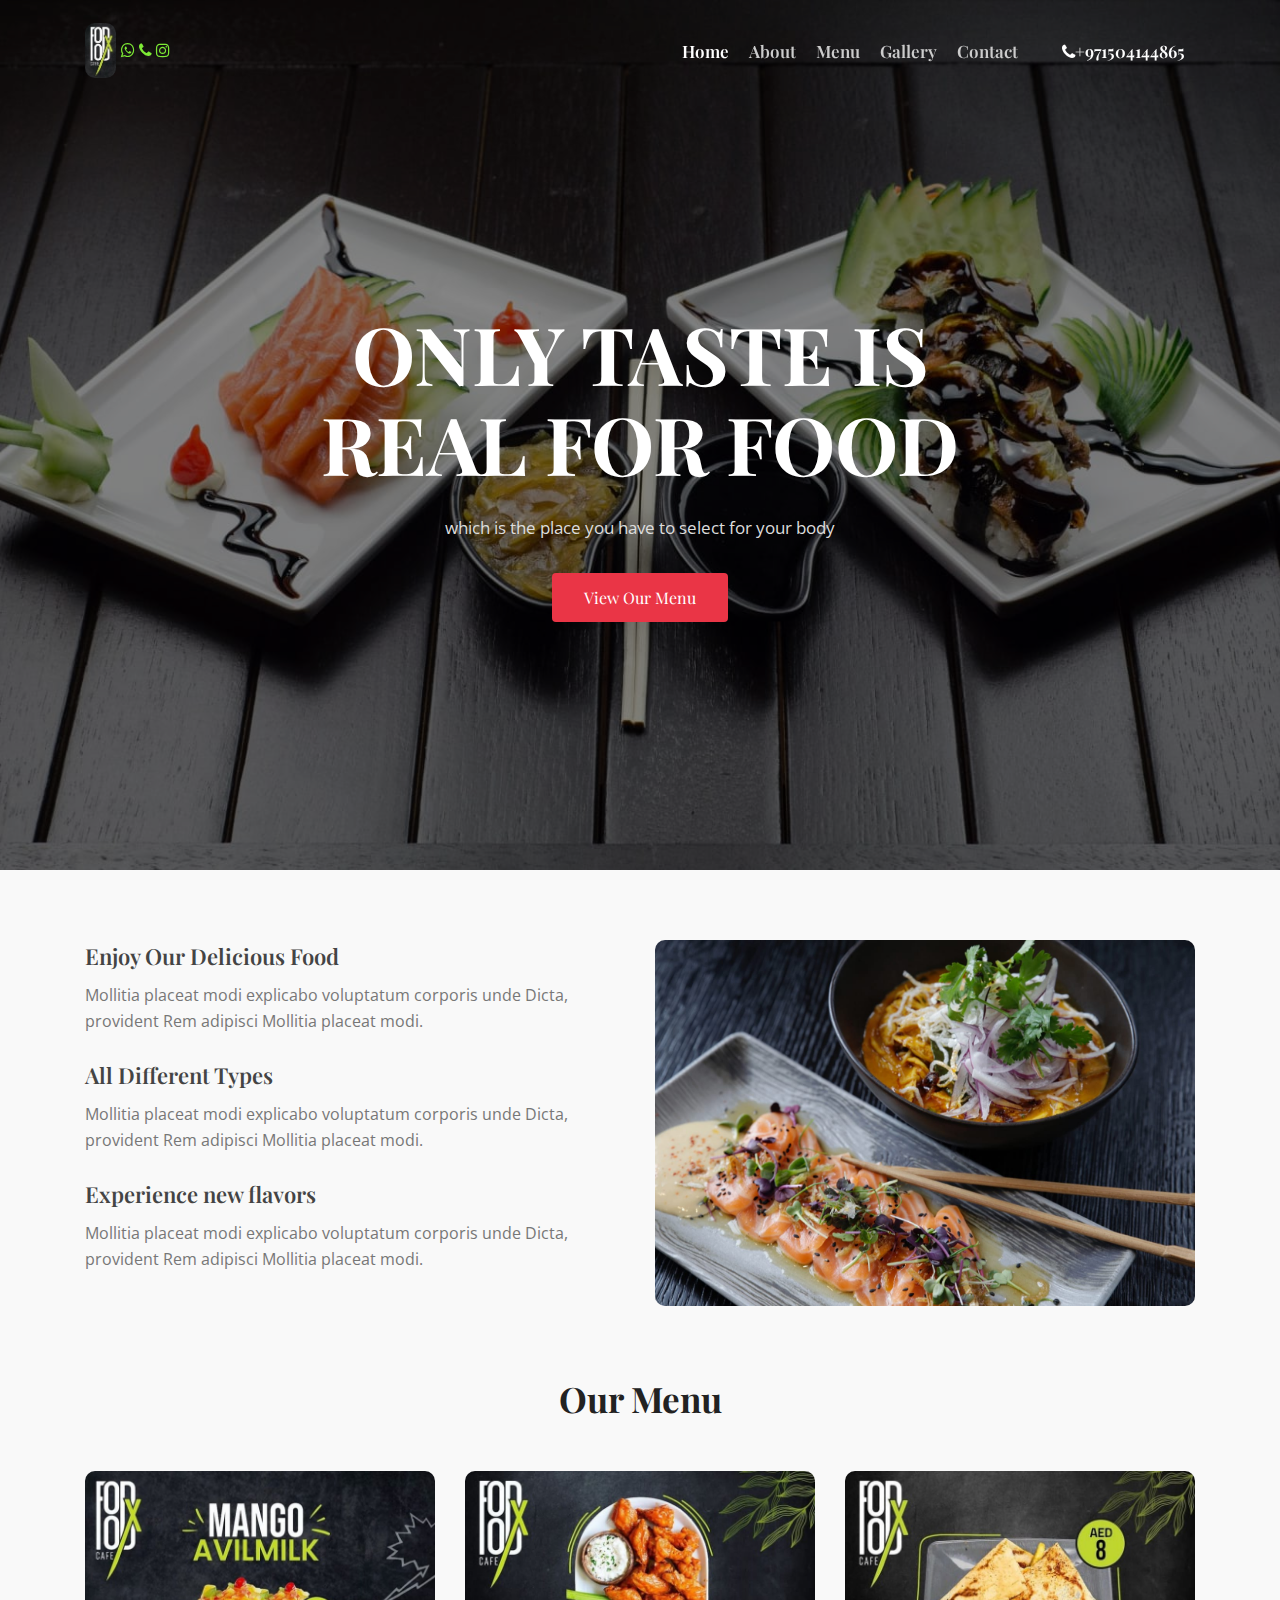
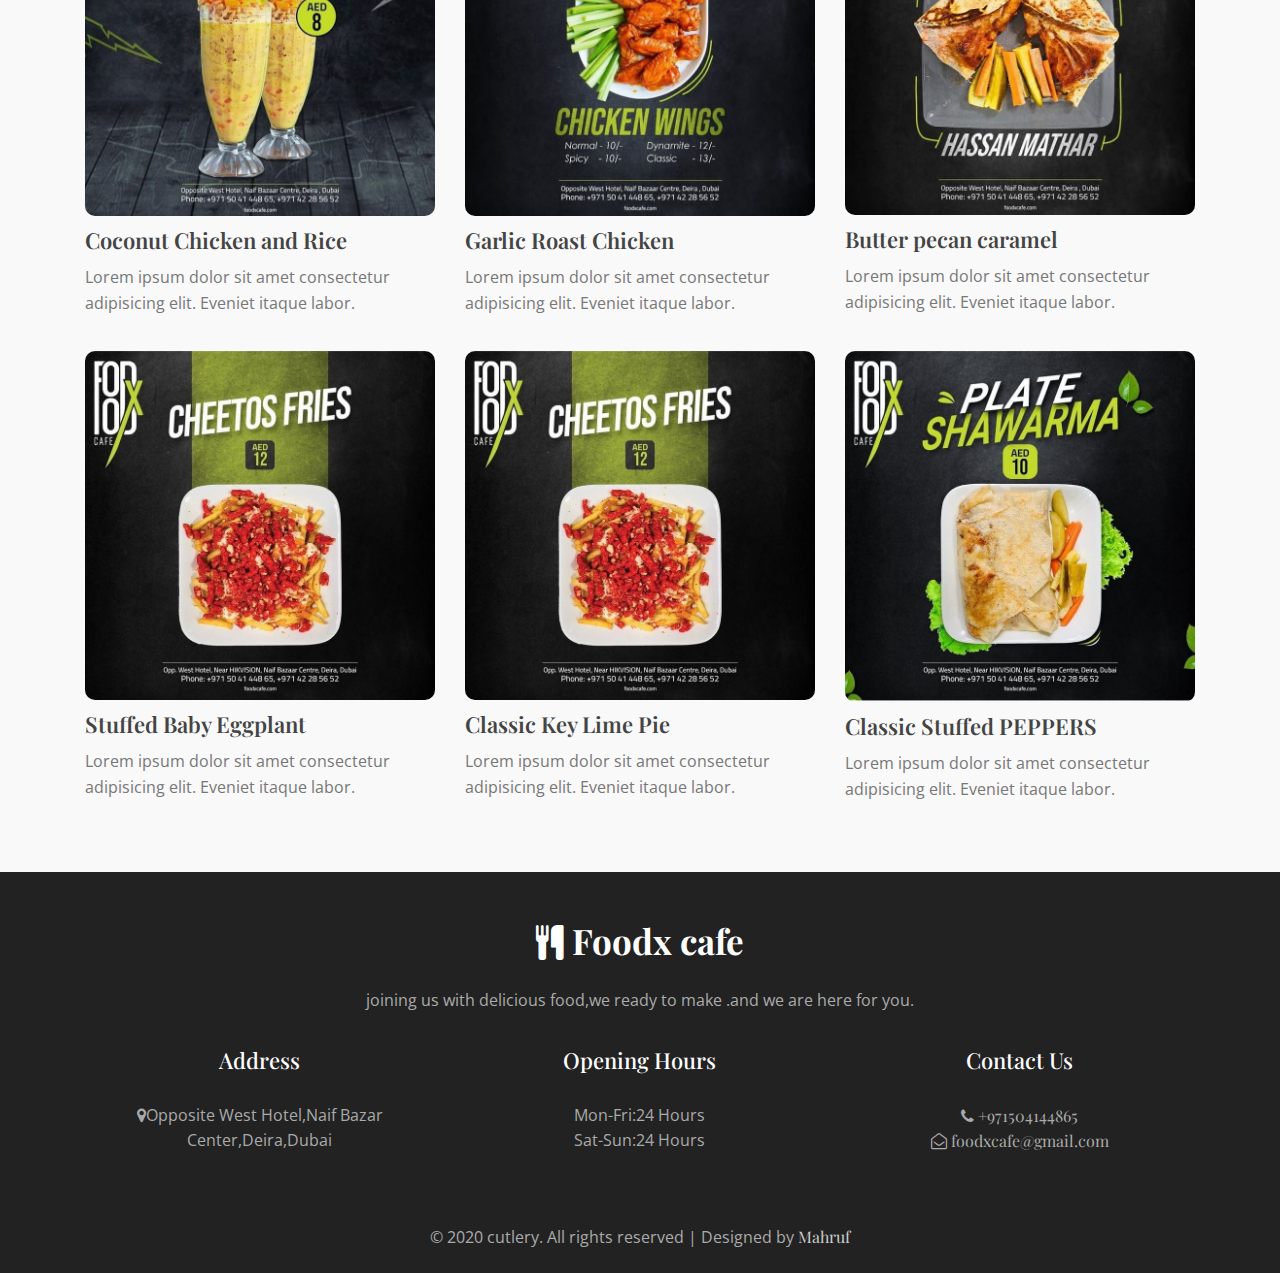
==== index.html @ a91ff7ad "final file" ====
<!--
   Author: W3layouts
   Author URL: http://w3layouts.com
-->
<!doctype html>
<html lang="en">
  <head>
    <!-- Required meta tags -->
    <meta charset="utf-8">
    <meta name="viewport" content="width=device-width, initial-scale=1, shrink-to-fit=no">

    <title>foodx cafe</title>

    <!-- Template CSS -->
    <link rel="stylesheet" href="assets/css/style-starter.css">
    <link href="https://fonts.googleapis.com/css?family=Playfair+Display:400,700&display=swap" rel="stylesheet">
    <link href="https://fonts.googleapis.com/css?family=Open+Sans&display=swap" rel="stylesheet">
  </head>
  <body id="home">
<section class=" w3l-header-4 header-sticky">
	<!--header-->
	<header id="site-header" class="fixed-top">
		
		<div class="container">
			<nav class="navbar navbar-expand-lg navbar-dark stroke">
				<a class="navbar-brand" href="index.html">
		<img src="assets/images/foodx/IMG-20221019-WA0033~4.jpg" alt="your logo" style="height: 55px;"/>
				</a>&NonBreakingSpace;
				<a class="whatsapp" href="https://wa.me/+971504144865"><i class="fa fa-whatsapp"></i></a>&NonBreakingSpace;
				<a class="telephone" href="tel:+971504144865"><i class="fa fa-phone"></i></a>&NonBreakingSpace;
				<a class="instagram" href="#"><i class="fa fa-instagram"></i></a>

				<!-- if logo is image enable this   
			<a class="navbar-brand" href="#index.html">
				<img src="image-path" alt="Your logo" title="Your logo" style="height:35px;" />
			</a> -->
				<button class="navbar-toggler  collapsed bg-gradient" type="button" data-toggle="collapse" data-target="#navbarTogglerDemo02" aria-controls="navbarTogglerDemo02" aria-expanded="false" aria-label="Toggle navigation">
					<span class="navbar-toggler-icon fa icon-expand fa-bars"></span>
					<span class="navbar-toggler-icon fa icon-close fa-times"></span>
					
				</button>
	  
				<div class="collapse navbar-collapse" id="navbarTogglerDemo02">
					<ul class="navbar-nav ml-auto">
						<li class="nav-item active">
							<a class="nav-link" href="index.html">Home <span class="sr-only">(current)</span></a>
						</li>
						<li class="nav-item @@about__active">
							<a class="nav-link" href="about.html">About</a>
						</li>
						<li class="nav-item @@services__active">
							<a class="nav-link" href="services.html">Menu</a>
						</li>
						<li class="nav-item @@Gallery__active">
							<a class="nav-link" href="Gallery.html">Gallery</a>
						</li>
						<li class="nav-item @@contact__active">
							<a class="nav-link" href="contact.html">Contact</a>
						</li>
						<li class="nav-item ml-4">
							<a class="nav-link phone" href="tel:+971504144865"><span class="fa fa-phone"></span>+971504144865</a>
						</li>
					</ul>
				</div>
			</nav>
		</div>
		
	  </header>
	<!--/header-->
</section>

<script src="assets/js/jquery-3.3.1.min.js"></script> <!-- Common jquery plugin -->
<!--bootstrap working-->
<script src="assets/js/bootstrap.min.js"></script>
<!-- //bootstrap working-->
<!--/MENU-JS-->
<script>
	$(window).on("scroll", function () {
	  var scroll = $(window).scrollTop();
  
	  if (scroll >= 80) {
		$("#site-header").addClass("nav-fixed");
	  } else {
		$("#site-header").removeClass("nav-fixed");
	  }
	});
  
	//Main navigation Active Class Add Remove
	$(".navbar-toggler").on("click", function () {
	  $("header").toggleClass("active");
	});
	$(document).on("ready", function () {
	  if ($(window).width() > 991) {
		$("header").removeClass("active");
	  }
	  $(window).on("resize", function () {
		if ($(window).width() > 991) {
		  $("header").removeClass("active");
		}
	  });
	});BB
  </script>
  <!--//MENU-JS-->
<!-- disable body scroll which navbar is in active -->
<script>
$(function () {
  $('.navbar-toggler').click(function () {
    $('body').toggleClass('noscroll');
  })
});
</script>
<!-- disable body scroll which navbar is in active -->

<section class="w3l-hero-headers-9" id="home">
  <div class="slide text-center header11" data-selector="header11">
      <div class="container">
          <div class="banner-text ">
              <h5 class=" ">Only taste is <br>real for food</h5>
              <p class=possimus>which is the place you have to select for your body</p>
              <a href="services.html" class="btn logo-button top-margin">View Our Menu</a>
          </div>
      </div>

  </div>
</section>
<section class="w3l-teams-15">
	<div class="team-single-main ">
		<div class="container">

		<div  class="row">
				<div class="column2 image-text col-lg-6">
					<div class="nature-row ">
						<h5><a href="#page" >
							Enjoy Our Delicious Food</a></h5>
					<p class="para  text ">
						Mollitia placeat modi explicabo voluptatum corporis unde Dicta, provident
						Rem adipisci Mollitia placeat modi.</p>
					</div>
					<div class="nature-row ">
						<h5><a href="#page">
							All Different Types </a></h5>
					<p class="para  text ">
						Mollitia placeat modi explicabo voluptatum corporis unde Dicta, provident
						Rem adipisci Mollitia placeat modi.</p>
					</div>
					<div class="nature-row ">
						<h5><a href="#page">Experience new flavors</a></h5>
					<p class="para  text ">
						Mollitia placeat modi explicabo voluptatum corporis unde Dicta, provident
						Rem adipisci Mollitia placeat modi.</p>
					</div>
				</div>
			<div class="column2 image-text col-lg-6">
				<img src="assets/images/b1.jpg" alt="product" class="img-responsive ">
			</div>
		</div>
		</div>
		</div>
	</div>
</section>
<section class="w3l-covers-18">
        <div class="covers-main ">
            <div class="container">
              <div class="main-titles-head ">
                <h3 class="header-name ">
         Our Menu 
            </div>
                <div class="gallery-image row">
                  <div class="img-box col-lg-4 col-md-6 col-sm-6">
                    <img src="assets/images/foodx/IMG-20221019-WA0004.jpg" alt="product" class="img-responsive ">
                    <h5 class="my-2"><a href="about.html">Coconut Chicken and Rice</a></h5>
                    <p class="para">Lorem ipsum dolor sit amet consectetur adipisicing elit. Eveniet itaque labor.</p>
                  </div>
                  <div class="img-box col-lg-4 col-md-6 col-sm-6">
                    <img src="assets/images/foodx/IMG-20221019-WA0005.jpg" alt="product" class="img-responsive ">
                    <h5 class="my-2"><a href="about.html">Garlic Roast Chicken</a></h5>
                    <p class="para">Lorem ipsum dolor sit amet consectetur adipisicing elit. Eveniet itaque labor.</p>
                  </div>
                  <div class="img-box col-lg-4 col-md-6 col-sm-6">
                    <img src="assets/images/foodx/IMG-20221019-WA0006.jpg" alt="product" class="img-responsive ">
                    <h5 class="my-2"><a href="about.html">Butter pecan caramel</a></h5>
                    <p class="para">Lorem ipsum dolor sit amet consectetur adipisicing elit. Eveniet itaque labor.</p>
                    </div>
                    <div class="img-box col-lg-4 col-md-6 col-sm-6">
                      <img src="assets/images/foodx/IMG-20221019-WA0011.jpg" alt="product" class="img-responsive ">
                      <h5 class="my-2"><a href="about.html">Stuffed Baby Eggplant</a></h5>
                      <p class="para">Lorem ipsum dolor sit amet consectetur adipisicing elit. Eveniet itaque labor.</p>
                    </div>
                    <div class="img-box col-lg-4 col-md-6 col-sm-6">
                      <img src="assets/images/foodx/IMG-20221019-WA0011.jpg" alt="product" class="img-responsive ">
                      <h5 class="my-2"><a href="about.html">Classic Key Lime Pie </a></h5>
                      <p class="para">Lorem ipsum dolor sit amet consectetur adipisicing elit. Eveniet itaque labor.</p>
                    </div>
                    <div class="img-box col-lg-4 col-md-6 col-sm-6">
                      <img src="assets/images/foodx/IMG-20221019-WA0009.jpg" alt="product" class="img-responsive ">
                      <h5 class="my-2"><a href="about.html">Classic Stuffed PEPPERS</a></h5>
                      <p class="para">Lorem ipsum dolor sit amet consectetur adipisicing elit. Eveniet itaque labor.</p>
                      </div>
                  </div>
                </div>
            </div>
        </div>
    </section>

     
                                 
              

<section class="w3l-footer-29-main">
	<div class="footer-29 py-5 text-center">
	  <div class="container">
		<div class="footer-list-29 footer-1 ">
				<h2><a href="index.html" class="footer-logo"><span class="fa fa-cutlery"></span> Foodx cafe </a></h2>
				<p class="para">joining us with delicious food,we ready to make .and we are here for you.</p>
	
		  </div>
		<div class="row footer-top-29">

		  <div class="col-lg-4 col-md-4 col-sm-6 footer-list-29 footer-2 ">
				<h6 class="footer-title-29">Address</h6>
				<ul>
					<li><p><span class="fa fa-map-marker"></span>Opposite West Hotel,Naif Bazar Center,Deira,Dubai</p></li>
				</ul>
		  </div>
		  <div class="col-lg-4 col-md-4 col-sm-6 footer-list-29 footer-2 ">
				<h6 class="footer-title-29">Opening Hours</h6>
				<ul>
						<li><p><span>Mon-Fri:</span>24 Hours</p></li>
					<li><p><span>Sat-Sun:</span>24 Hours</p></li>
				</ul>
		  </div>
		  <div class="col-lg-4 col-md-4 col-sm-6 footer-list-29 footer-2 ">
				<h6 class="footer-title-29">Contact Us</h6>
				<ul>
					<li><a href="tel:+971504144865"><span class="fa fa-phone"></span> +971504144865</a></li>
					<li><a href="mailto:foodxcafe@gmail.com" class="mail"><span class="fa fa-envelope-open-o"></span> foodxcafe@gmail.com</a></li>
				</ul>
		  </div>
		</div>
	</div>
  </section>
  <section class="w3l-footer-29-main w3l-copyright">
	<div class="container">
	  <div class=" bottom-copies text-center">
		<p class="copy-footer-29">© 2020 cutlery. All rights reserved | Designed by <a href="https://w3layouts.com">Mahruf</a></p>
	  </div>
	</div>
  </section>
<!-- move top -->
<button onclick="topFunction()" id="movetop" title="Go to top">
	<span class="fa fa-long-arrow-up"></span>
</button>
<script>
	// When the user scrolls down 20px from the top of the document, show the button
	window.onscroll = function () {
		scrollFunction()
	};

	function scrollFunction() {
		if (document.body.scrollTop > 20 || document.documentElement.scrollTop > 20) {
			document.getElementById("movetop").style.display = "block";
		} else {
			document.getElementById("movetop").style.display = "none";
		}
	}

	// When the user clicks on the button, scroll to the top of the document
	function topFunction() {
		document.body.scrollTop = 0;
		document.documentElement.scrollTop = 0;
	}
</script>
<!-- /move top -->
</body>

</html>
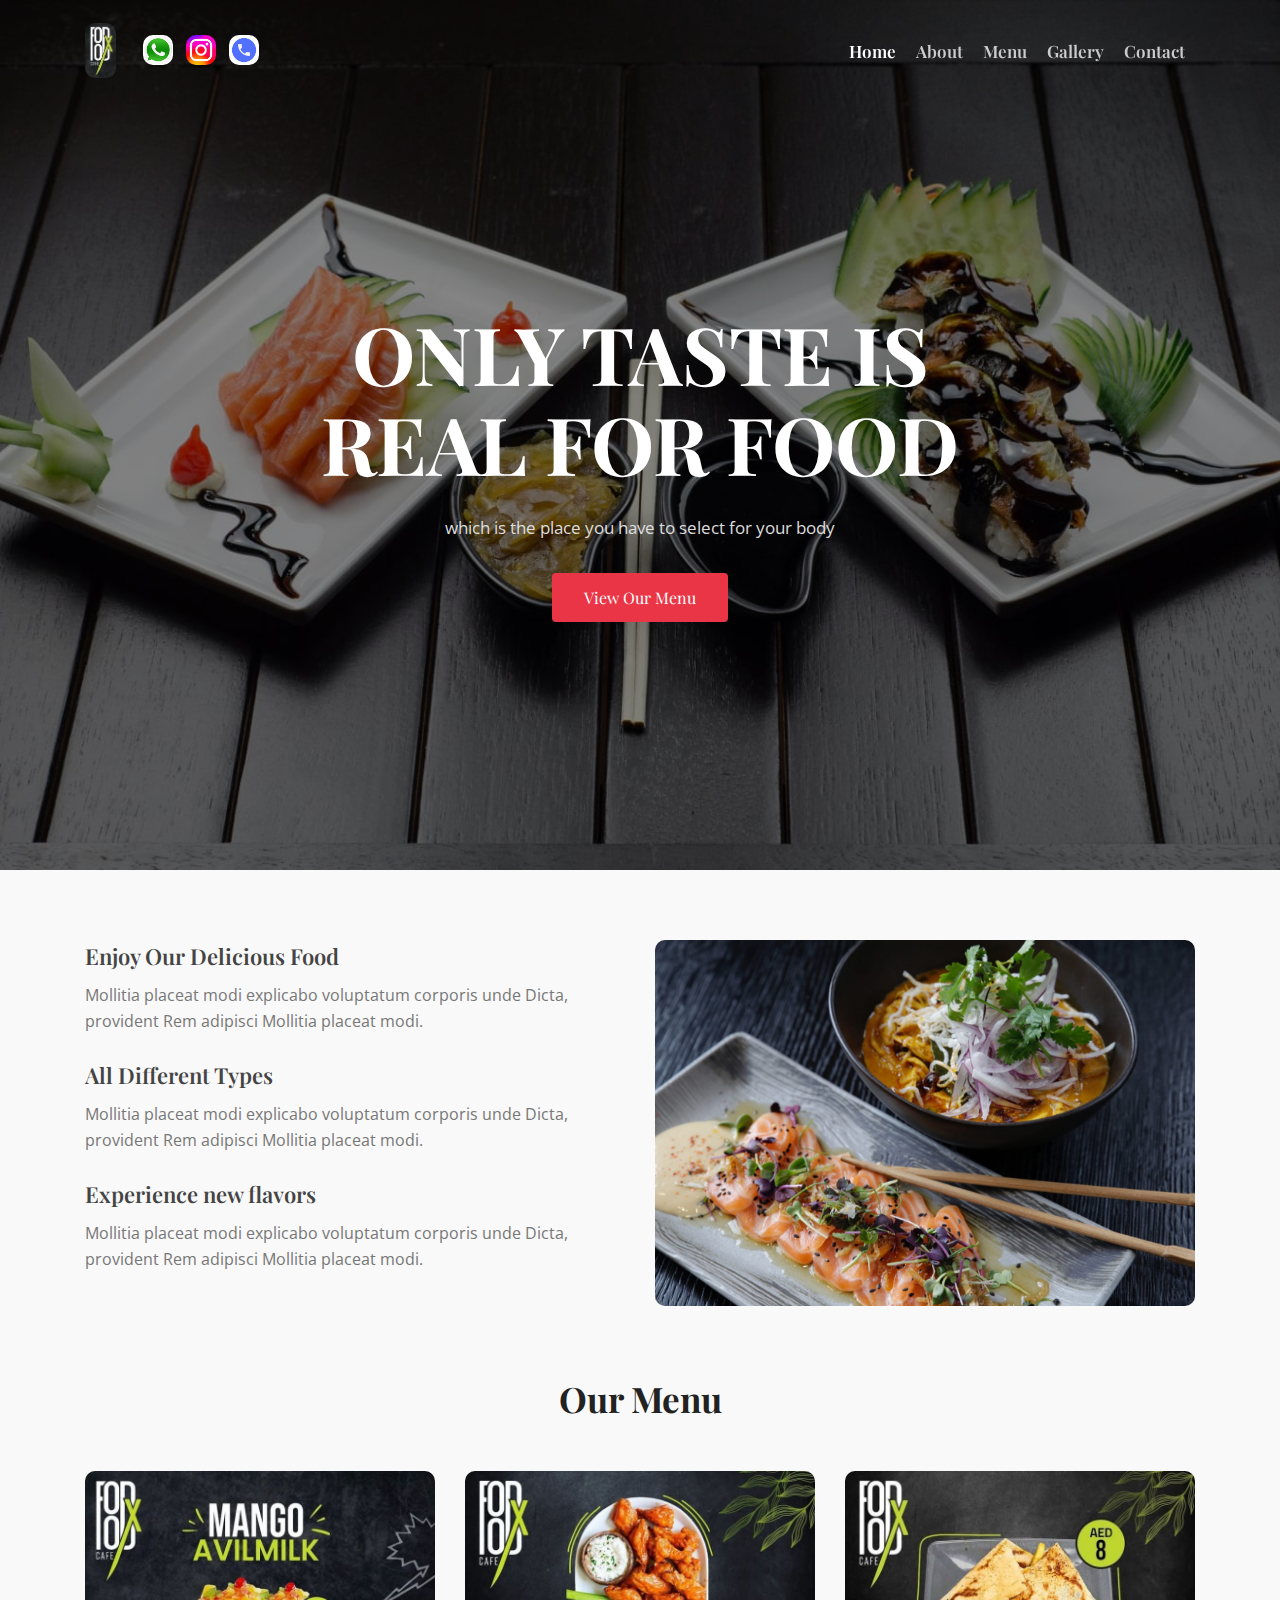
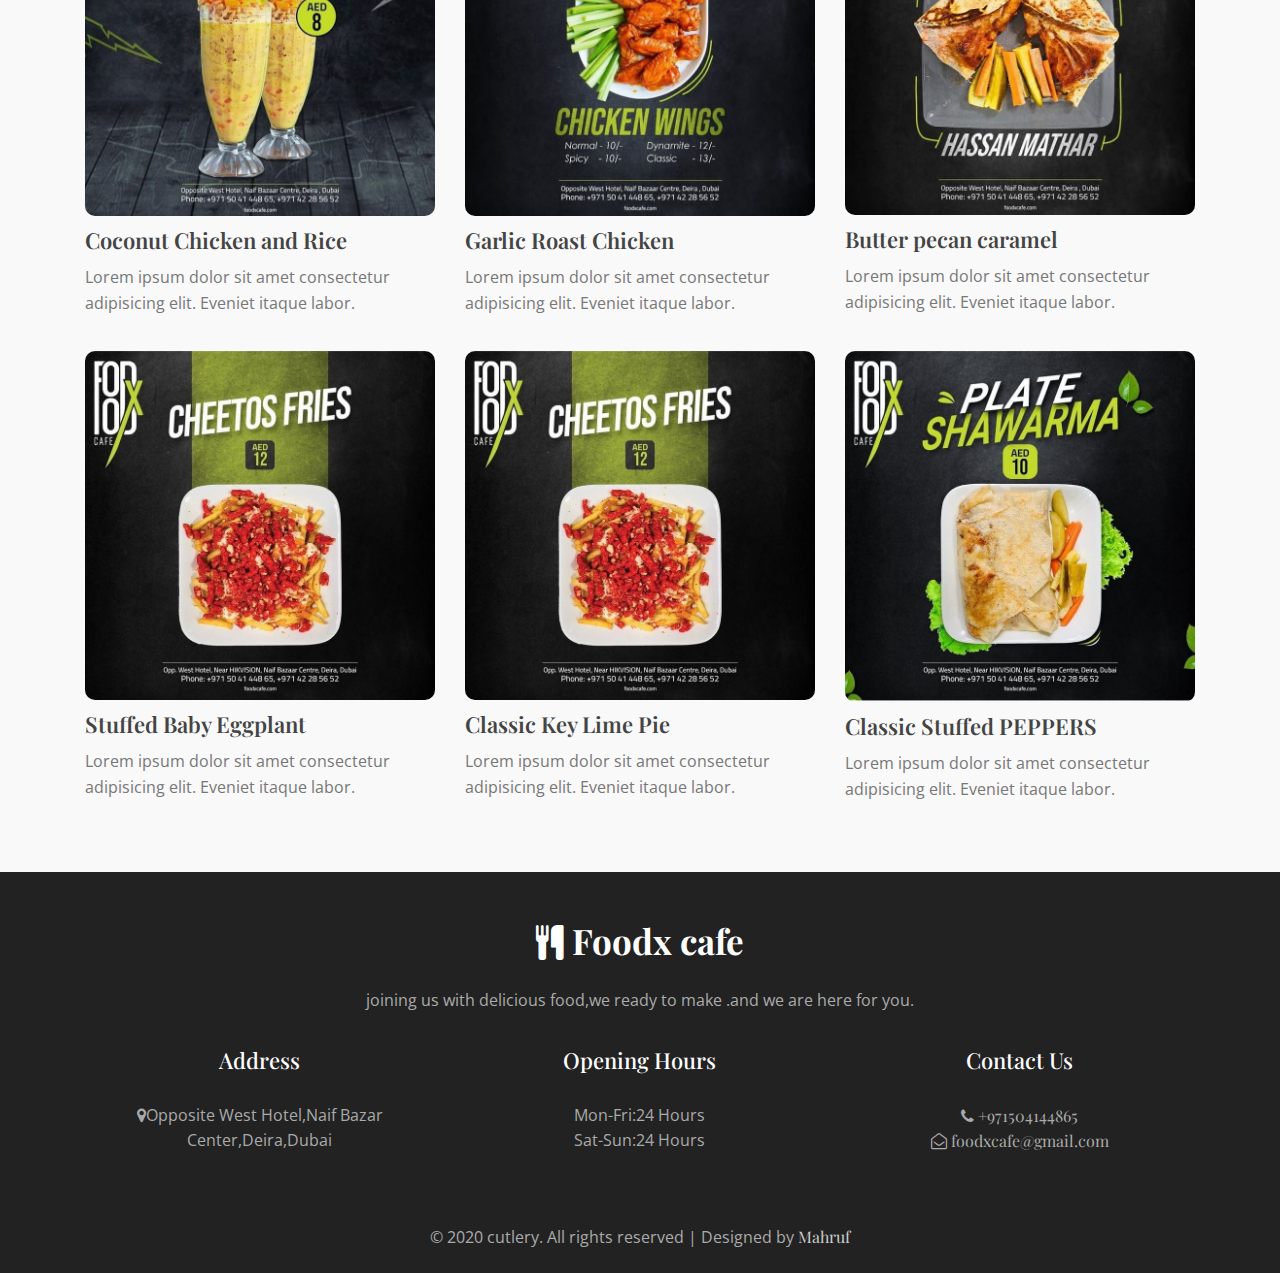
==== commit be2946ee: "change index.html" ====
--- a/index.html
+++ b/index.html
@@ -25,16 +25,11 @@
 		<div class="container">
 			<nav class="navbar navbar-expand-lg navbar-dark stroke">
 				<a class="navbar-brand" href="index.html">
-		<img src="assets/images/foodx/IMG-20221019-WA0033~4.jpg" alt="your logo" style="height: 55px;"/>
-				</a>&NonBreakingSpace;
-				<a class="whatsapp" href="https://wa.me/+971504144865"><i class="fa fa-whatsapp"></i></a>&NonBreakingSpace;
-				<a class="telephone" href="tel:+971504144865"><i class="fa fa-phone"></i></a>&NonBreakingSpace;
-				<a class="instagram" href="#"><i class="fa fa-instagram"></i></a>
-
-				<!-- if logo is image enable this   
-			<a class="navbar-brand" href="#index.html">
-				<img src="image-path" alt="Your logo" title="Your logo" style="height:35px;" />
-			</a> -->
+		<img src="assets/images/foodx/IMG-20221019-WA0033~4.jpg" alt="your logo" style="height: 55px;"/></a>&NonBreakingSpace;&NonBreakingSpace;&NonBreakingSpace;&NonBreakingSpace;&NonBreakingSpace;&NonBreakingSpace;
+				
+				<a class="whatsapp" href="https://wa.me/+971504144865"><img src="assets/images/foodx/whatsapp.jpg" alt="whatsapp" style="height: 30px;"></a>&NonBreakingSpace;&NonBreakingSpace;&NonBreakingSpace;
+				<a class="instagram" href="https://instagram.com/foodx_cafe_?igshid=NDc0ODY0MjQ="><img src="assets/images/foodx/instagram.jpg" alt="instagram" style="height:30px;"></a>&NonBreakingSpace;&NonBreakingSpace;&NonBreakingSpace;
+			<a class="telephone" href="tel:+971504144865"><img src="assets/images/foodx/phone2.png" alt="phone" style="height:30px ;"></a>&NonBreakingSpace;&NonBreakingSpace;&NonBreakingSpace;
 				<button class="navbar-toggler  collapsed bg-gradient" type="button" data-toggle="collapse" data-target="#navbarTogglerDemo02" aria-controls="navbarTogglerDemo02" aria-expanded="false" aria-label="Toggle navigation">
 					<span class="navbar-toggler-icon fa icon-expand fa-bars"></span>
 					<span class="navbar-toggler-icon fa icon-close fa-times"></span>
@@ -58,9 +53,8 @@
 						<li class="nav-item @@contact__active">
 							<a class="nav-link" href="contact.html">Contact</a>
 						</li>
-						<li class="nav-item ml-4">
-							<a class="nav-link phone" href="tel:+971504144865"><span class="fa fa-phone"></span>+971504144865</a>
-						</li>
+						
+						
 					</ul>
 				</div>
 			</nav>
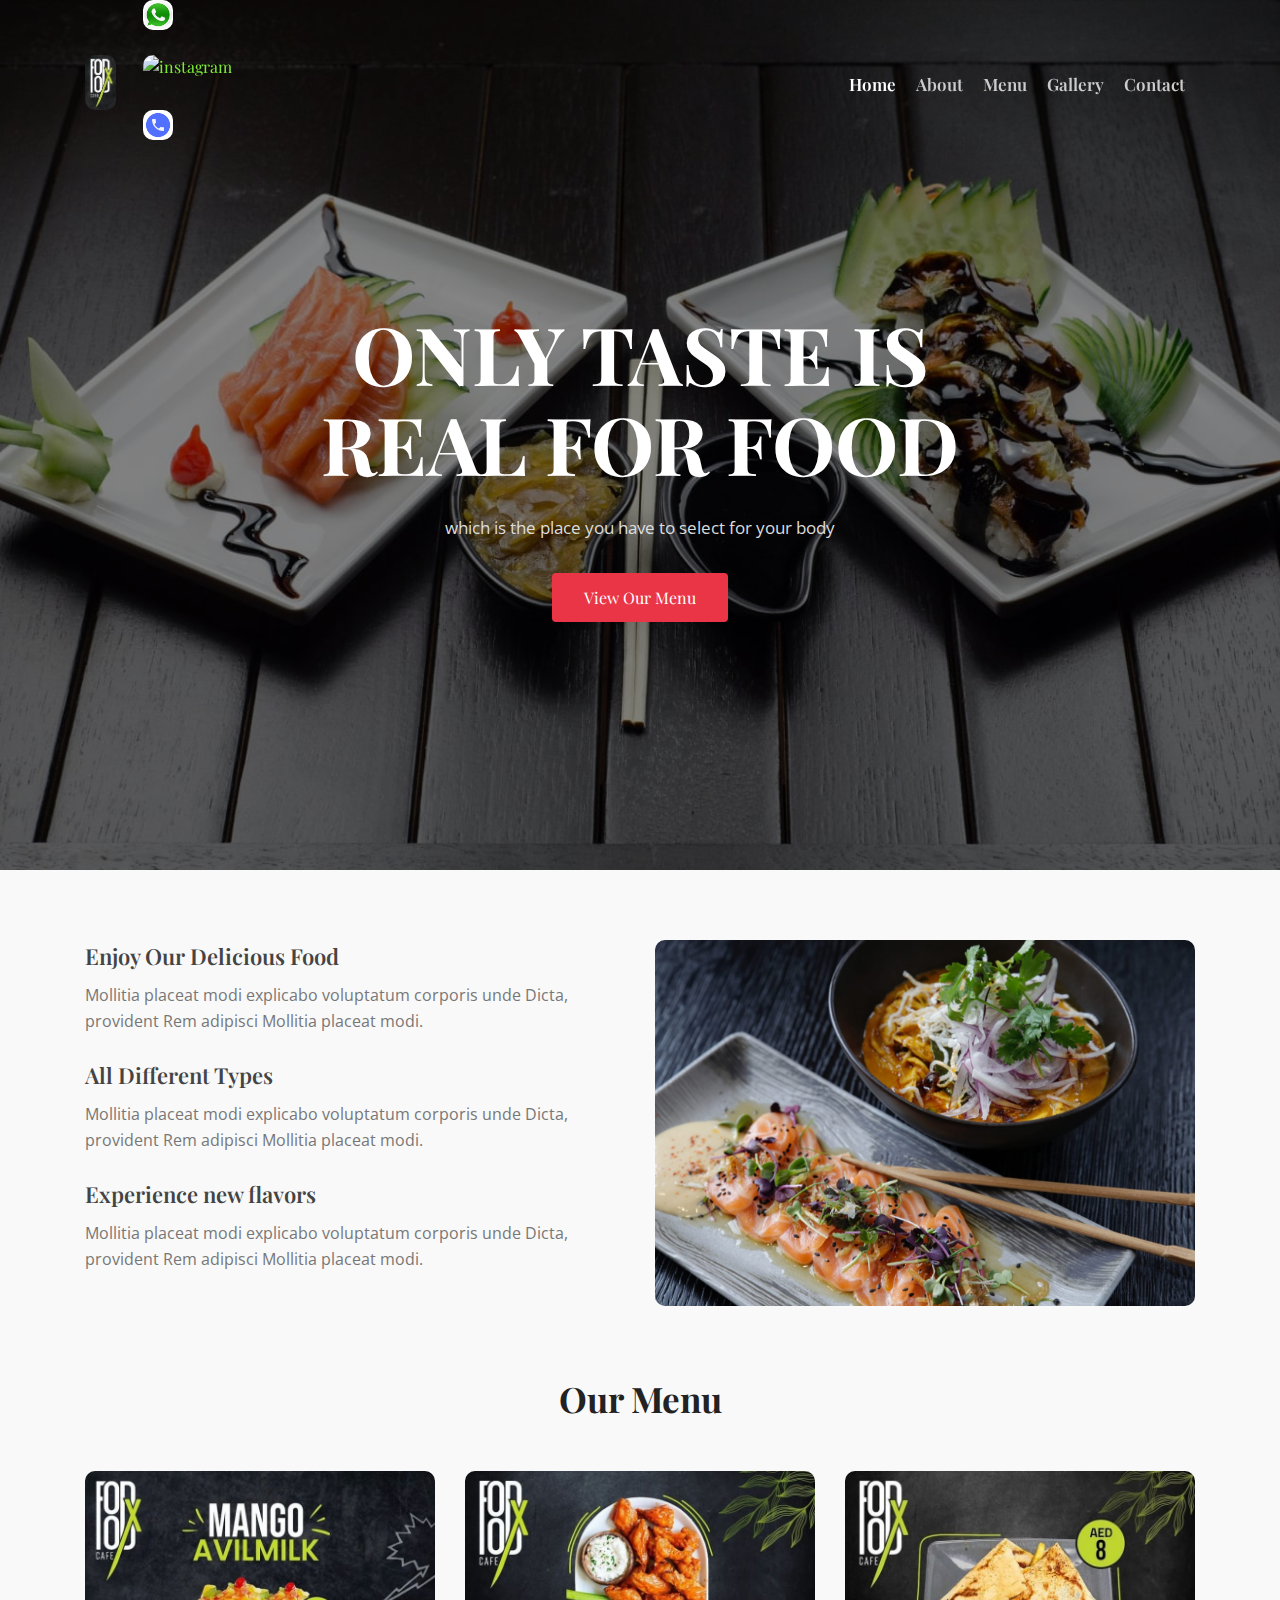
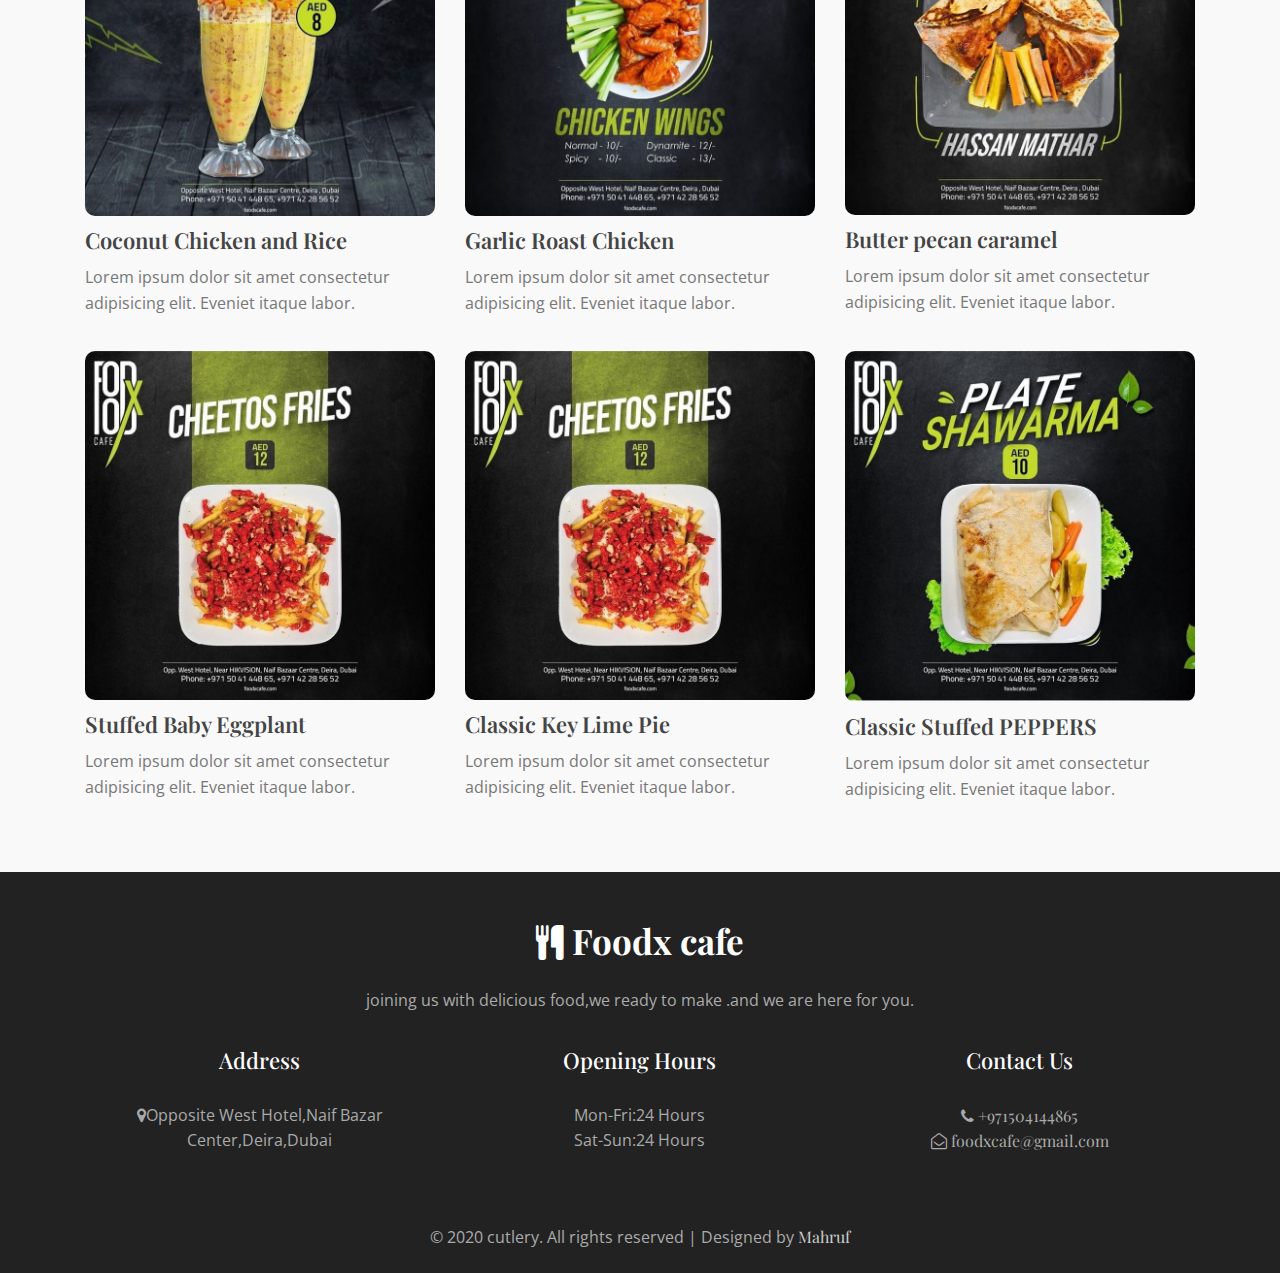
==== commit a66392a1: "Update index.html" ====
--- a/index.html
+++ b/index.html
@@ -26,11 +26,12 @@
 			<nav class="navbar navbar-expand-lg navbar-dark stroke">
 				<a class="navbar-brand" href="index.html">
 		<img src="assets/images/foodx/IMG-20221019-WA0033~4.jpg" alt="your logo" style="height: 55px;"/></a>&NonBreakingSpace;&NonBreakingSpace;&NonBreakingSpace;&NonBreakingSpace;&NonBreakingSpace;&NonBreakingSpace;
-				
+				<div class="socialmedia">
 				<a class="whatsapp" href="https://wa.me/+971504144865"><img src="assets/images/foodx/whatsapp.jpg" alt="whatsapp" style="height: 30px;"></a>&NonBreakingSpace;&NonBreakingSpace;&NonBreakingSpace;
-				<a class="instagram" href="https://instagram.com/foodx_cafe_?igshid=NDc0ODY0MjQ="><img src="assets/images/foodx/instagram.jpg" alt="instagram" style="height:30px;"></a>&NonBreakingSpace;&NonBreakingSpace;&NonBreakingSpace;
-			<a class="telephone" href="tel:+971504144865"><img src="assets/images/foodx/phone2.png" alt="phone" style="height:30px ;"></a>&NonBreakingSpace;&NonBreakingSpace;&NonBreakingSpace;
-				<button class="navbar-toggler  collapsed bg-gradient" type="button" data-toggle="collapse" data-target="#navbarTogglerDemo02" aria-controls="navbarTogglerDemo02" aria-expanded="false" aria-label="Toggle navigation">
+				<a class="instagram" href="https://instagram.com/foodx_cafe_?igshid=NDc0ODY0MjQ="><img src="assets/images/foodx/instagram2.jpg" alt="instagram" style="height:30px;"></a>&NonBreakingSpace;&NonBreakingSpace;&NonBreakingSpace;
+			<a class="telephone" href="tel:+971504144865"><img src="assets/images/foodx/phone2.png" alt="phone" style="height:30px ;"></a>&NonBreakingSpace;&NonBreakingSpace;&NonBreakingSpace;</div>
+
+		<button class="navbar-toggler  collapsed bg-gradient" type="button" data-toggle="collapse" data-target="#navbarTogglerDemo02" aria-controls="navbarTogglerDemo02" aria-expanded="false" aria-label="Toggle navigation">
 					<span class="navbar-toggler-icon fa icon-expand fa-bars"></span>
 					<span class="navbar-toggler-icon fa icon-close fa-times"></span>
 					
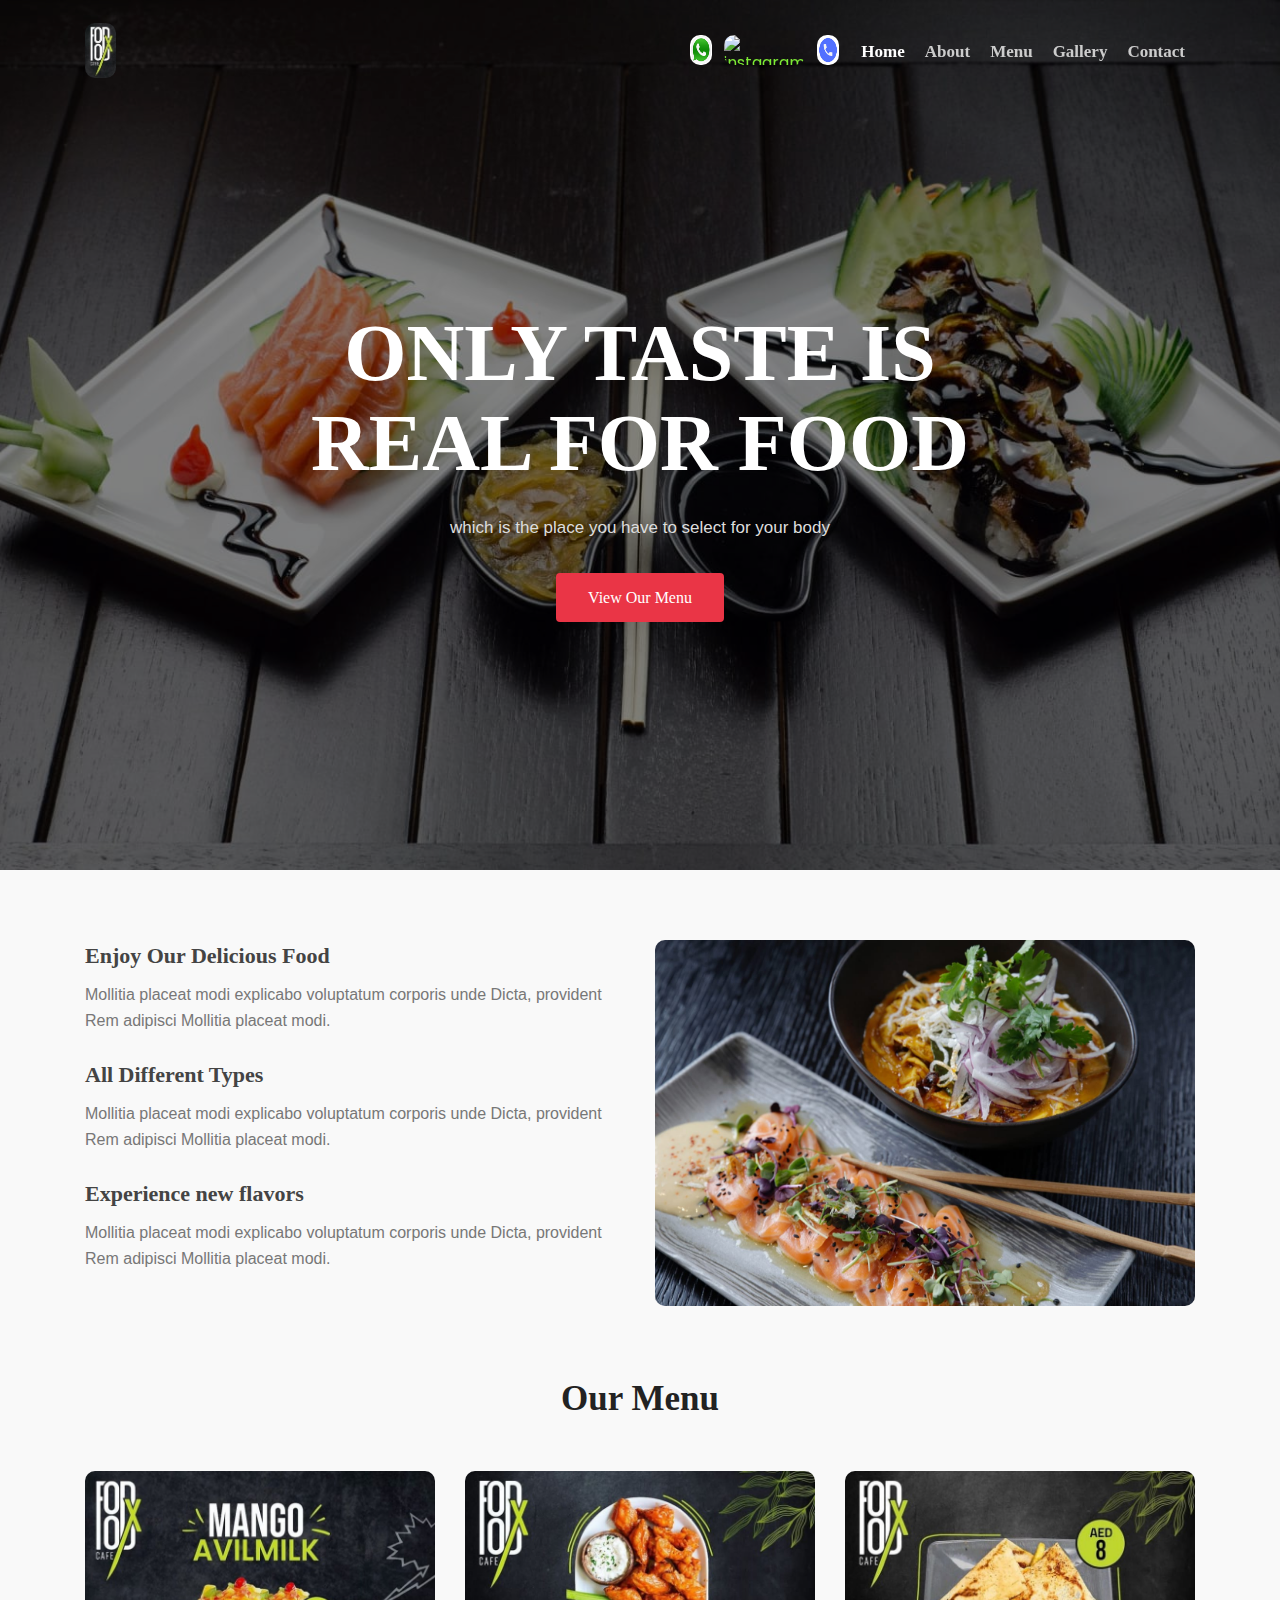
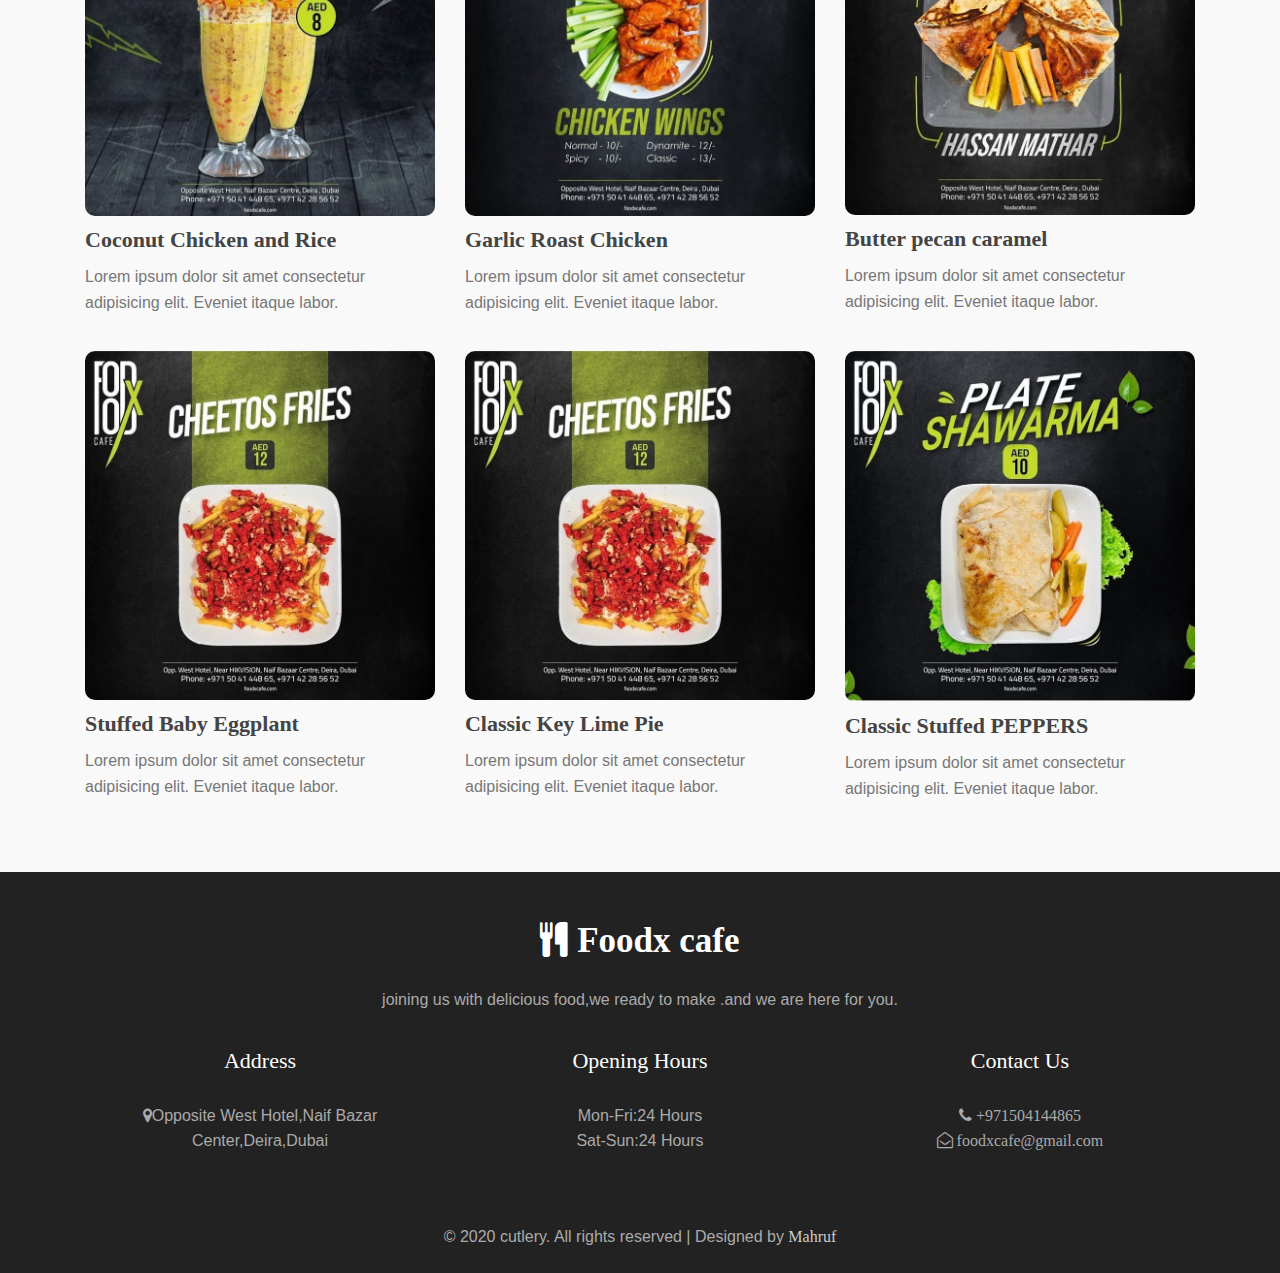
==== commit a046c93c: "change the font" ====
--- a/index.html
+++ b/index.html
@@ -14,8 +14,10 @@
 
     <!-- Template CSS -->
     <link rel="stylesheet" href="assets/css/style-starter.css">
-    <link href="https://fonts.googleapis.com/css?family=Playfair+Display:400,700&display=swap" rel="stylesheet">
-    <link href="https://fonts.googleapis.com/css?family=Open+Sans&display=swap" rel="stylesheet">
+   	<link rel="preconnect" href="https://fonts.googleapis.com">
+<link rel="preconnect" href="https://fonts.gstatic.com" crossorigin>
+<link href="https://fonts.googleapis.com/css2?family=Poppins:wght@100;200;300;400;500;700&display=swap" rel="stylesheet">
+
   </head>
   <body id="home">
 <section class=" w3l-header-4 header-sticky">
@@ -28,10 +30,9 @@
 		<img src="assets/images/foodx/IMG-20221019-WA0033~4.jpg" alt="your logo" style="height: 55px;"/></a>&NonBreakingSpace;&NonBreakingSpace;&NonBreakingSpace;&NonBreakingSpace;&NonBreakingSpace;&NonBreakingSpace;
 				<div class="socialmedia">
 				<a class="whatsapp" href="https://wa.me/+971504144865"><img src="assets/images/foodx/whatsapp.jpg" alt="whatsapp" style="height: 30px;"></a>&NonBreakingSpace;&NonBreakingSpace;&NonBreakingSpace;
-				<a class="instagram" href="https://instagram.com/foodx_cafe_?igshid=NDc0ODY0MjQ="><img src="assets/images/foodx/instagram2.jpg" alt="instagram" style="height:30px;"></a>&NonBreakingSpace;&NonBreakingSpace;&NonBreakingSpace;
+				<a class="instagram" href="https://instagram.com/foodx_cafe_?igshid=NDc0ODY0MjQ="><img src="assets/images/foodx/instagram3.jpg" alt="instagram" style="height:30px;"></a>&NonBreakingSpace;&NonBreakingSpace;&NonBreakingSpace;
 			<a class="telephone" href="tel:+971504144865"><img src="assets/images/foodx/phone2.png" alt="phone" style="height:30px ;"></a>&NonBreakingSpace;&NonBreakingSpace;&NonBreakingSpace;</div>
-
-		<button class="navbar-toggler  collapsed bg-gradient" type="button" data-toggle="collapse" data-target="#navbarTogglerDemo02" aria-controls="navbarTogglerDemo02" aria-expanded="false" aria-label="Toggle navigation">
+				<button class="navbar-toggler  collapsed bg-gradient" type="button" data-toggle="collapse" data-target="#navbarTogglerDemo02" aria-controls="navbarTogglerDemo02" aria-expanded="false" aria-label="Toggle navigation">
 					<span class="navbar-toggler-icon fa icon-expand fa-bars"></span>
 					<span class="navbar-toggler-icon fa icon-close fa-times"></span>
 					
@@ -50,6 +51,7 @@
 						</li>
 						<li class="nav-item @@Gallery__active">
 							<a class="nav-link" href="Gallery.html">Gallery</a>
+							
 						</li>
 						<li class="nav-item @@contact__active">
 							<a class="nav-link" href="contact.html">Contact</a>
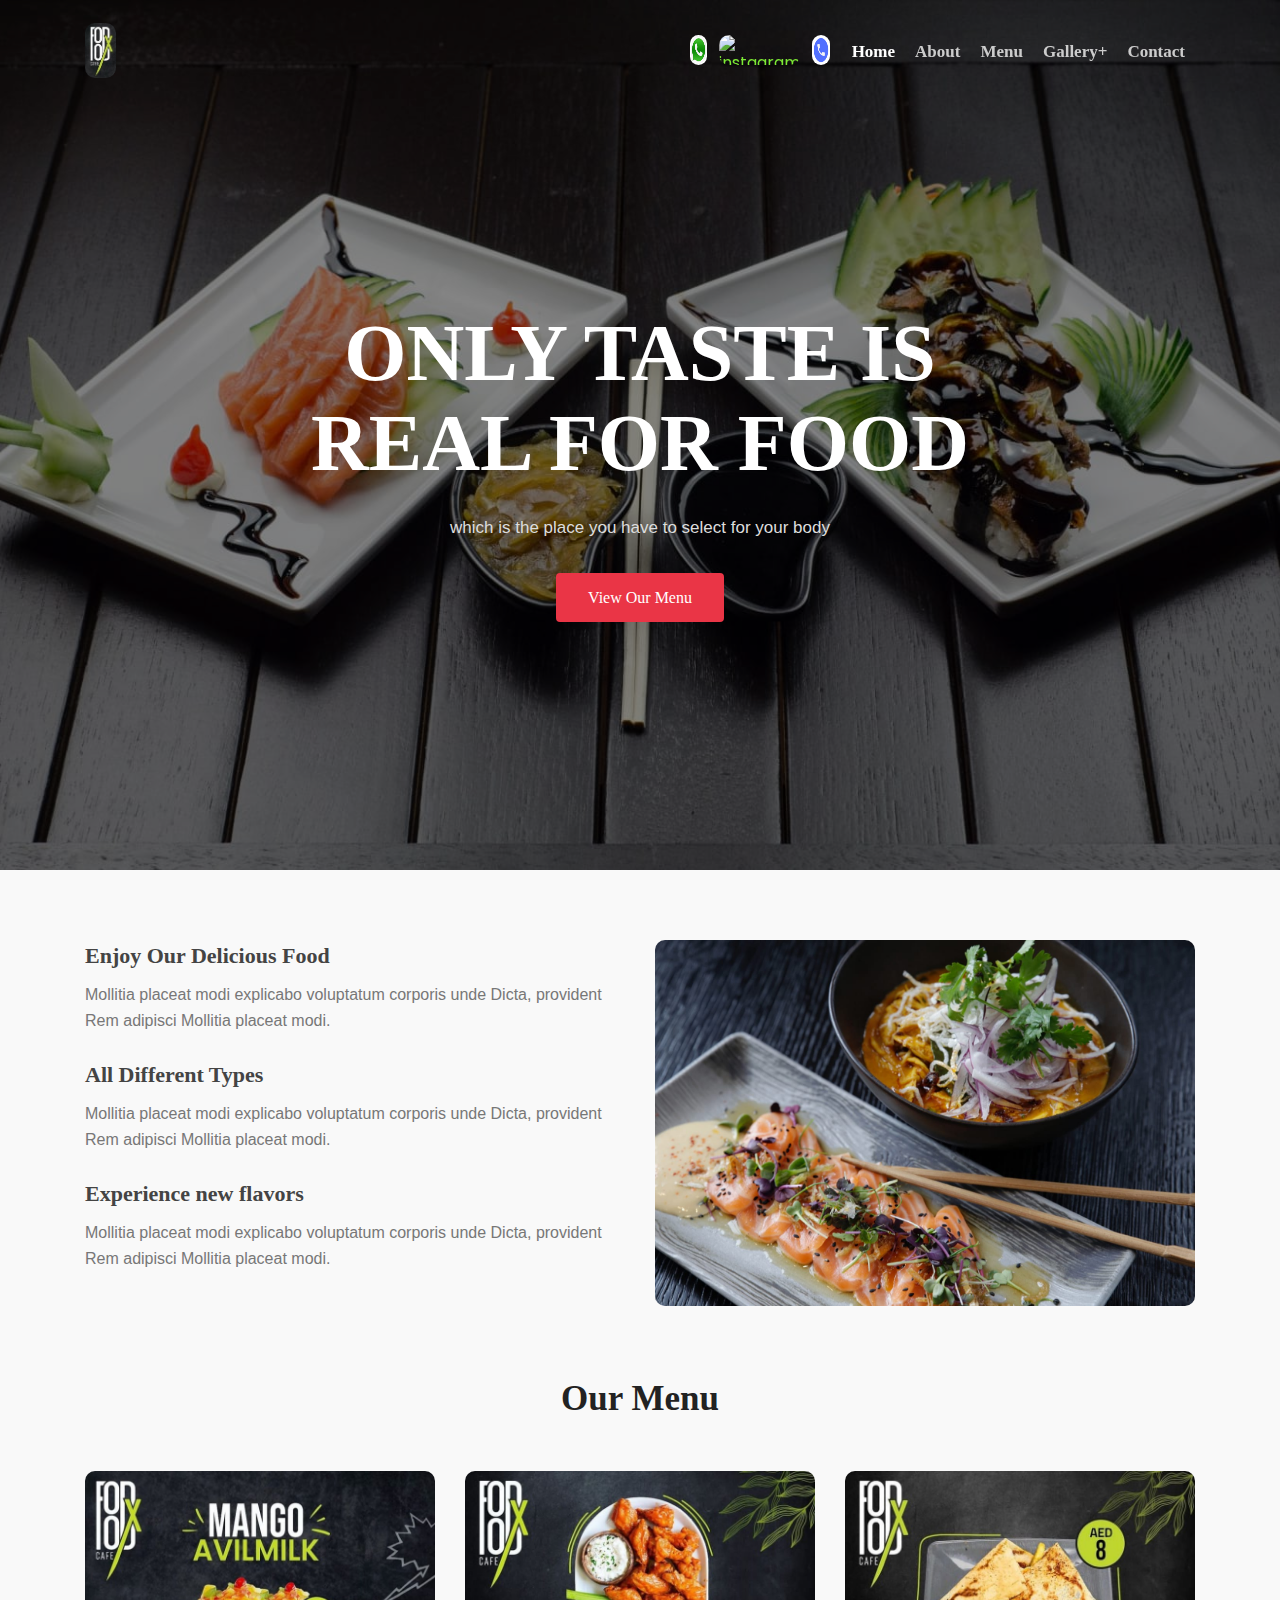
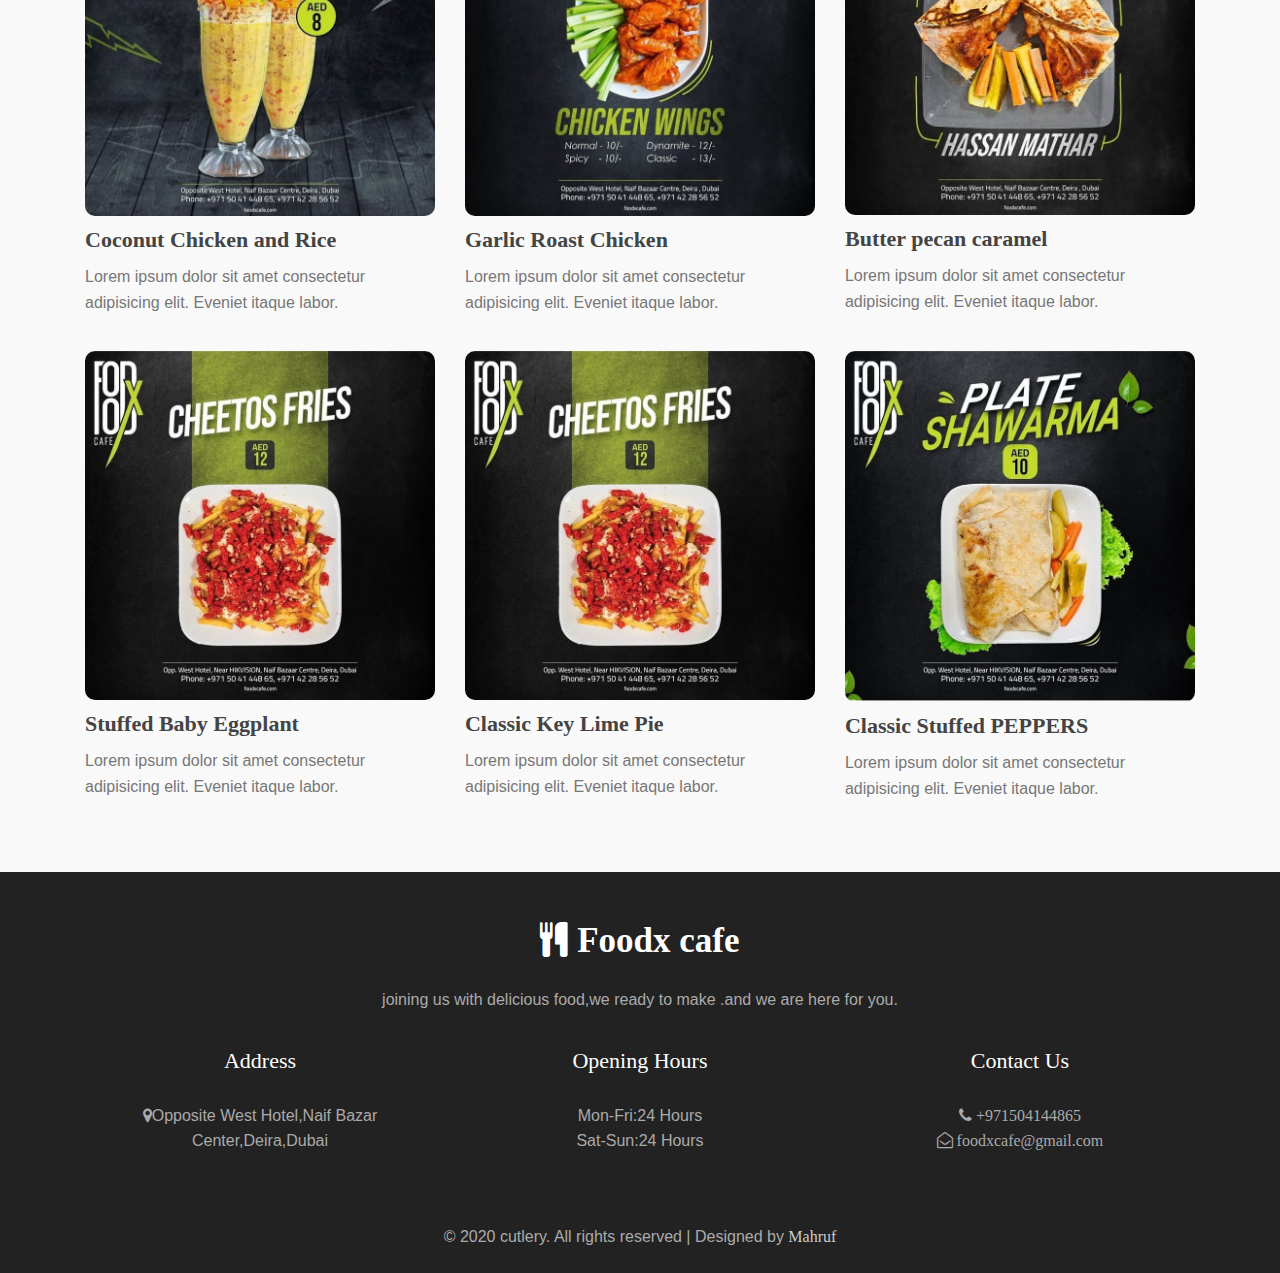
==== commit b923dc5b: "add page photos and videos" ====
--- a/index.html
+++ b/index.html
@@ -50,8 +50,12 @@
 							<a class="nav-link" href="services.html">Menu</a>
 						</li>
 						<li class="nav-item @@Gallery__active">
-							<a class="nav-link" href="Gallery.html">Gallery</a>
-							
+							<a class="nav-link" href="Gallery.html">Gallery+</a>
+							<ul>
+								<li class="nav-item @@photos__active">
+								<a class="nav-link" href="photos.html">photos</a></li>
+								<li class="nav-item @@videos__active"><a class="nav-link" href="videos.html">videos</a></li>
+							</ul>
 						</li>
 						<li class="nav-item @@contact__active">
 							<a class="nav-link" href="contact.html">Contact</a>
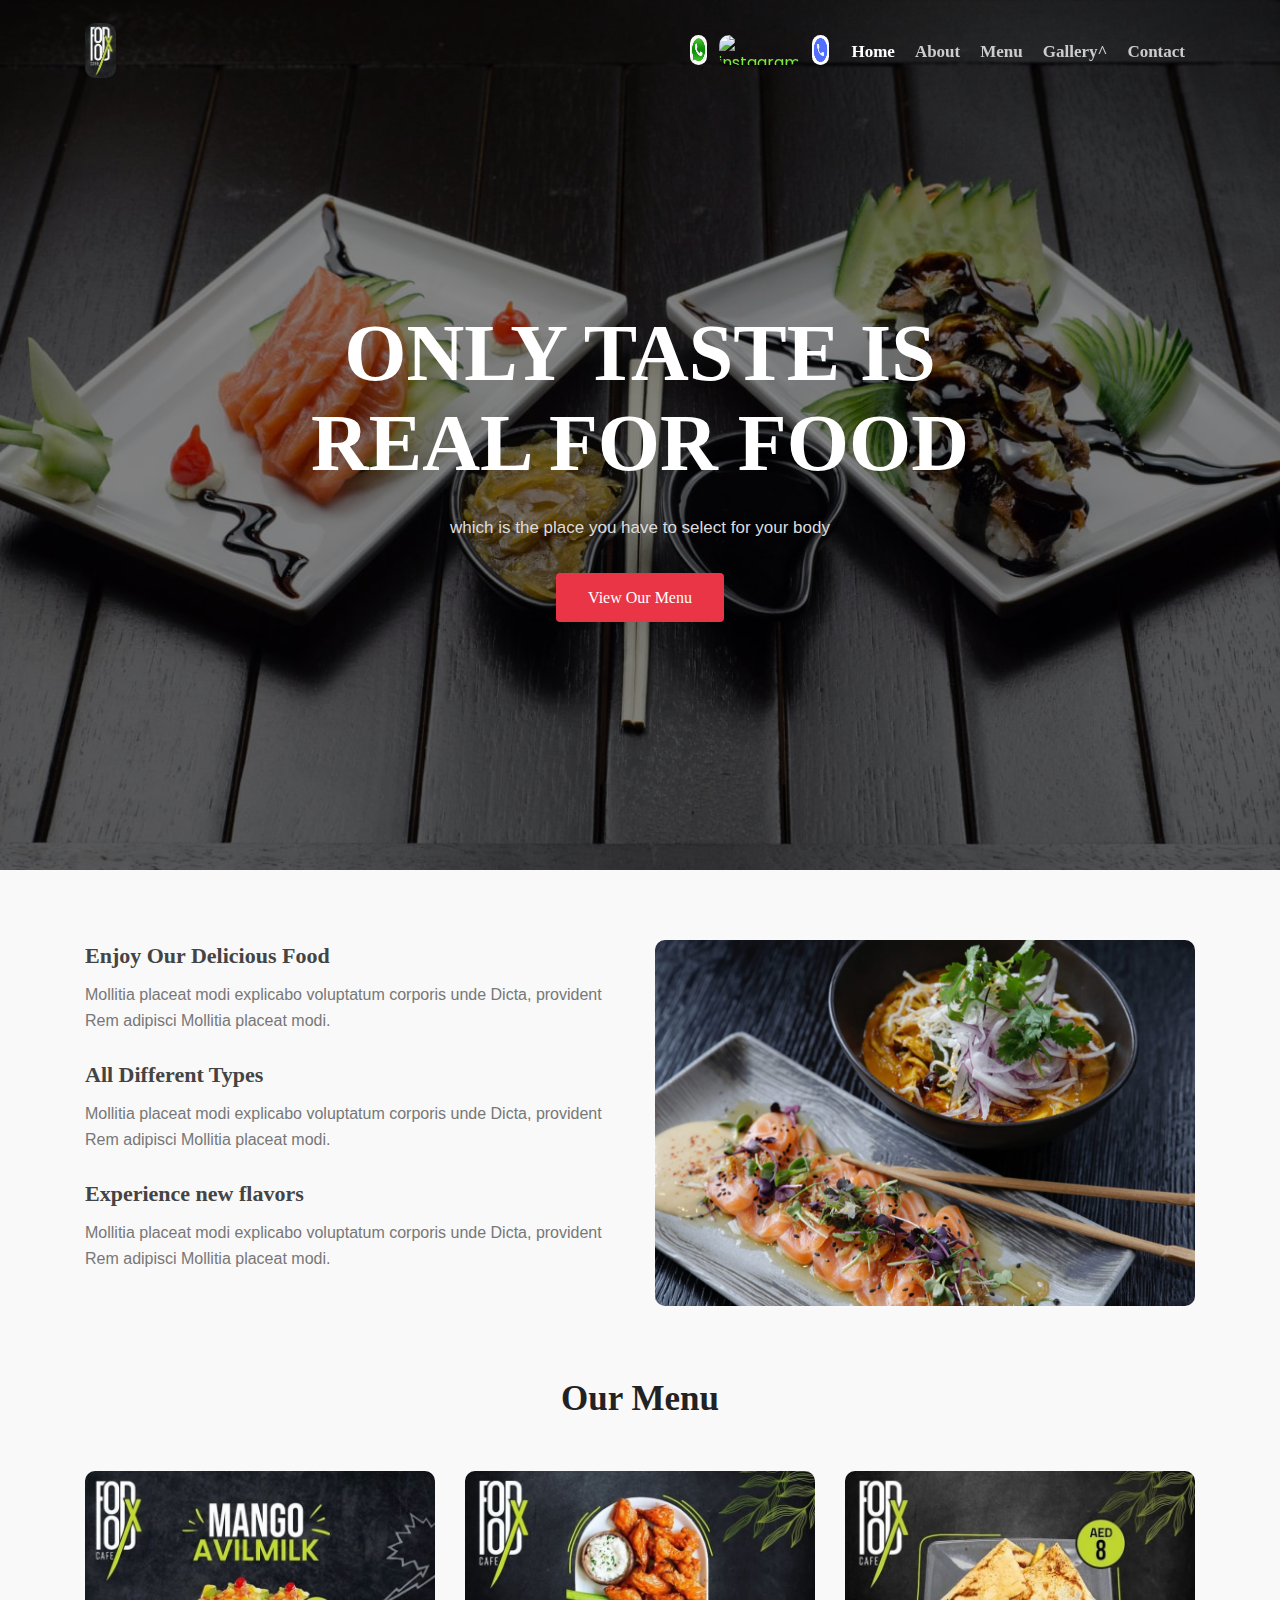
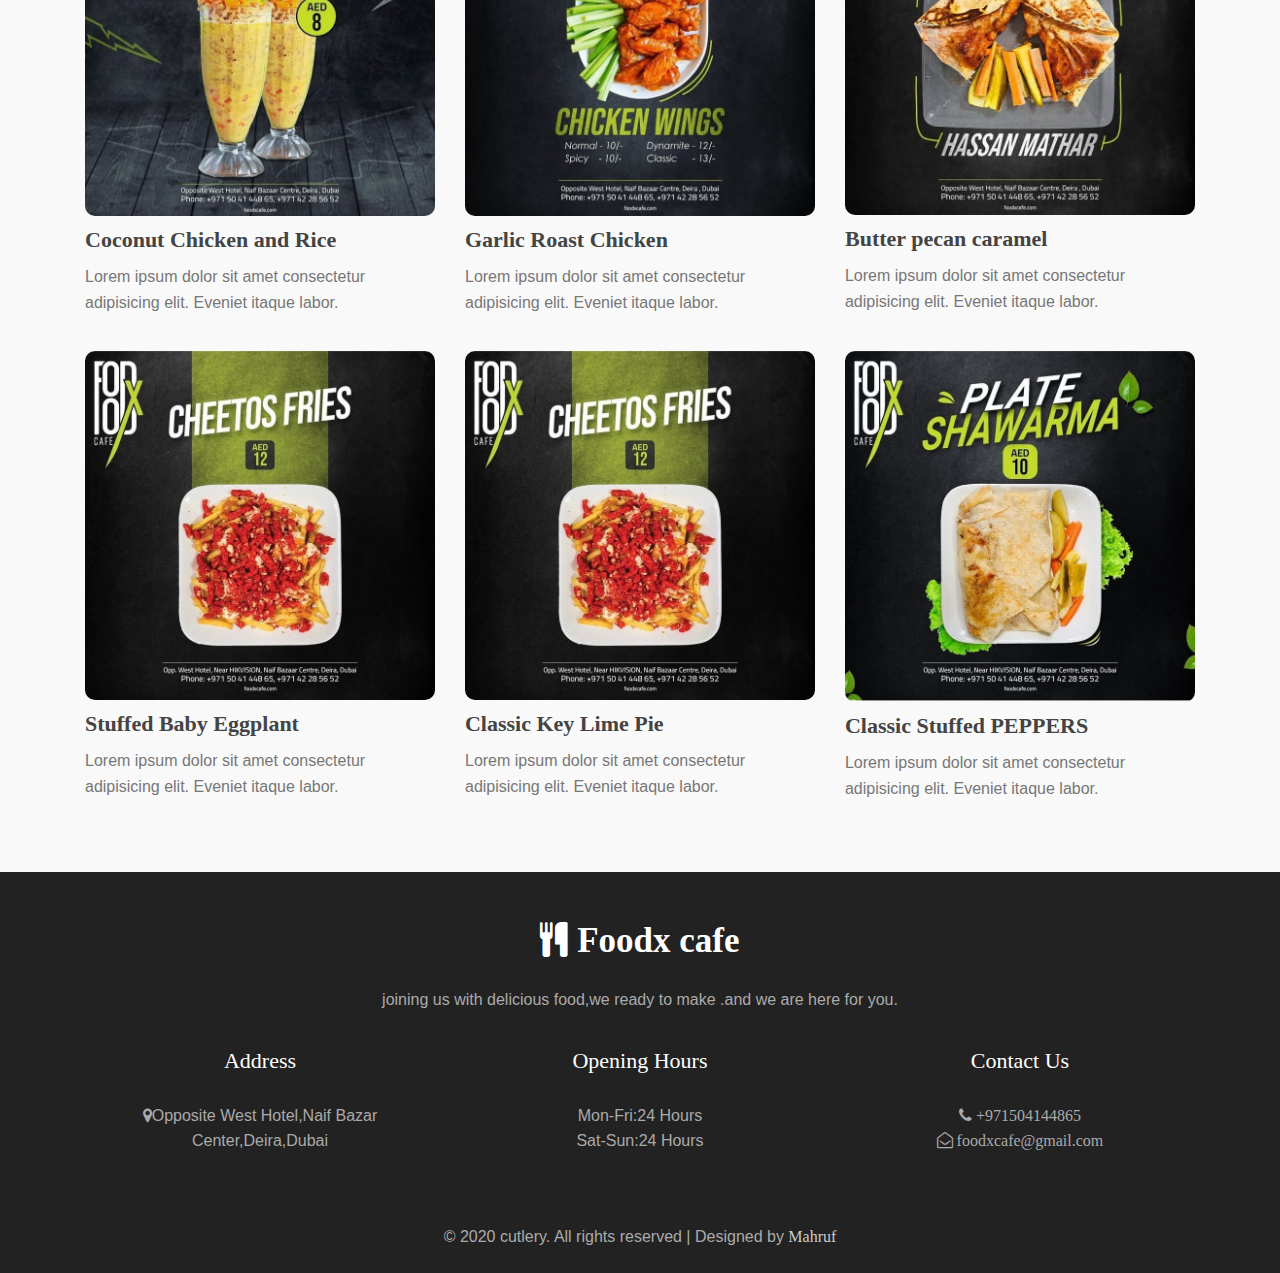
==== commit e2ed0017: "add pages photos and vedios" ====
--- a/index.html
+++ b/index.html
@@ -50,7 +50,7 @@
 							<a class="nav-link" href="services.html">Menu</a>
 						</li>
 						<li class="nav-item @@Gallery__active">
-							<a class="nav-link" href="Gallery.html">Gallery+</a>
+							<a class="nav-link" href="Gallery.html">Gallery^</a>
 							<ul>
 								<li class="nav-item @@photos__active">
 								<a class="nav-link" href="photos.html">photos</a></li>
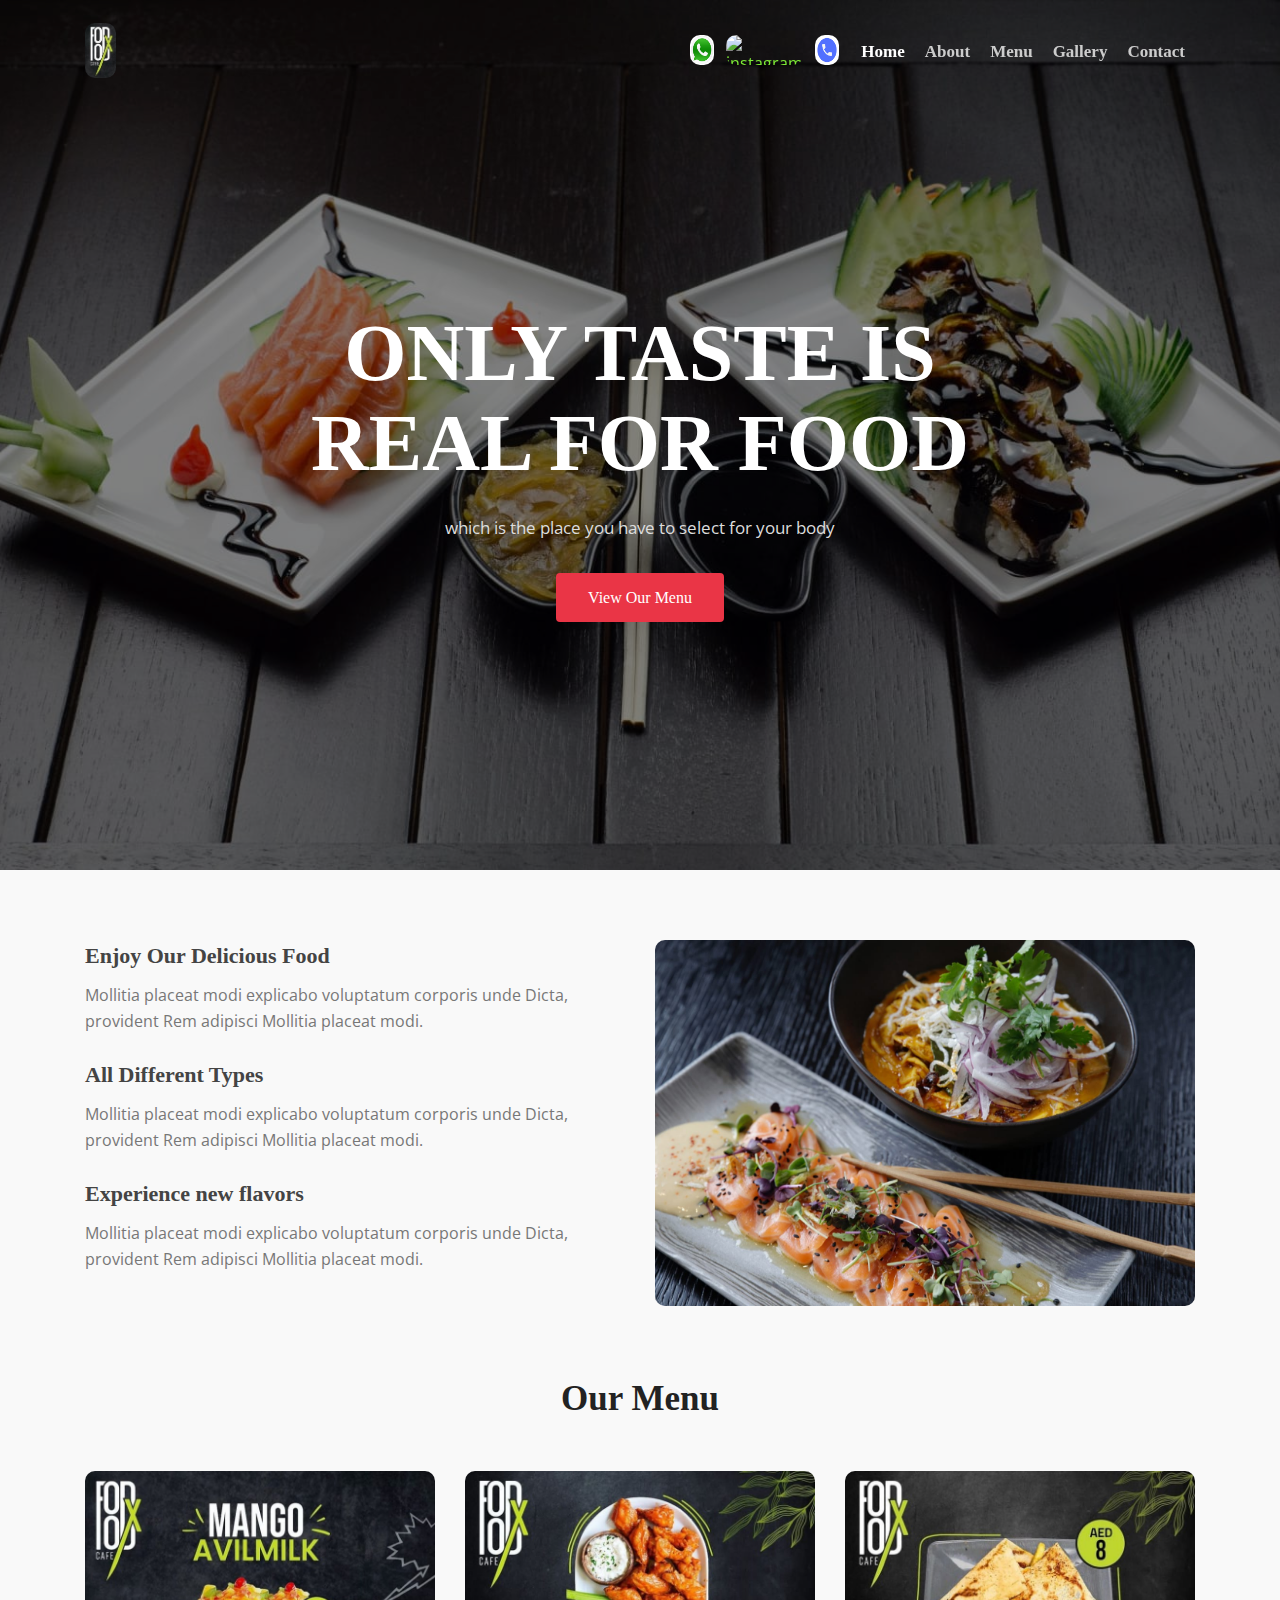
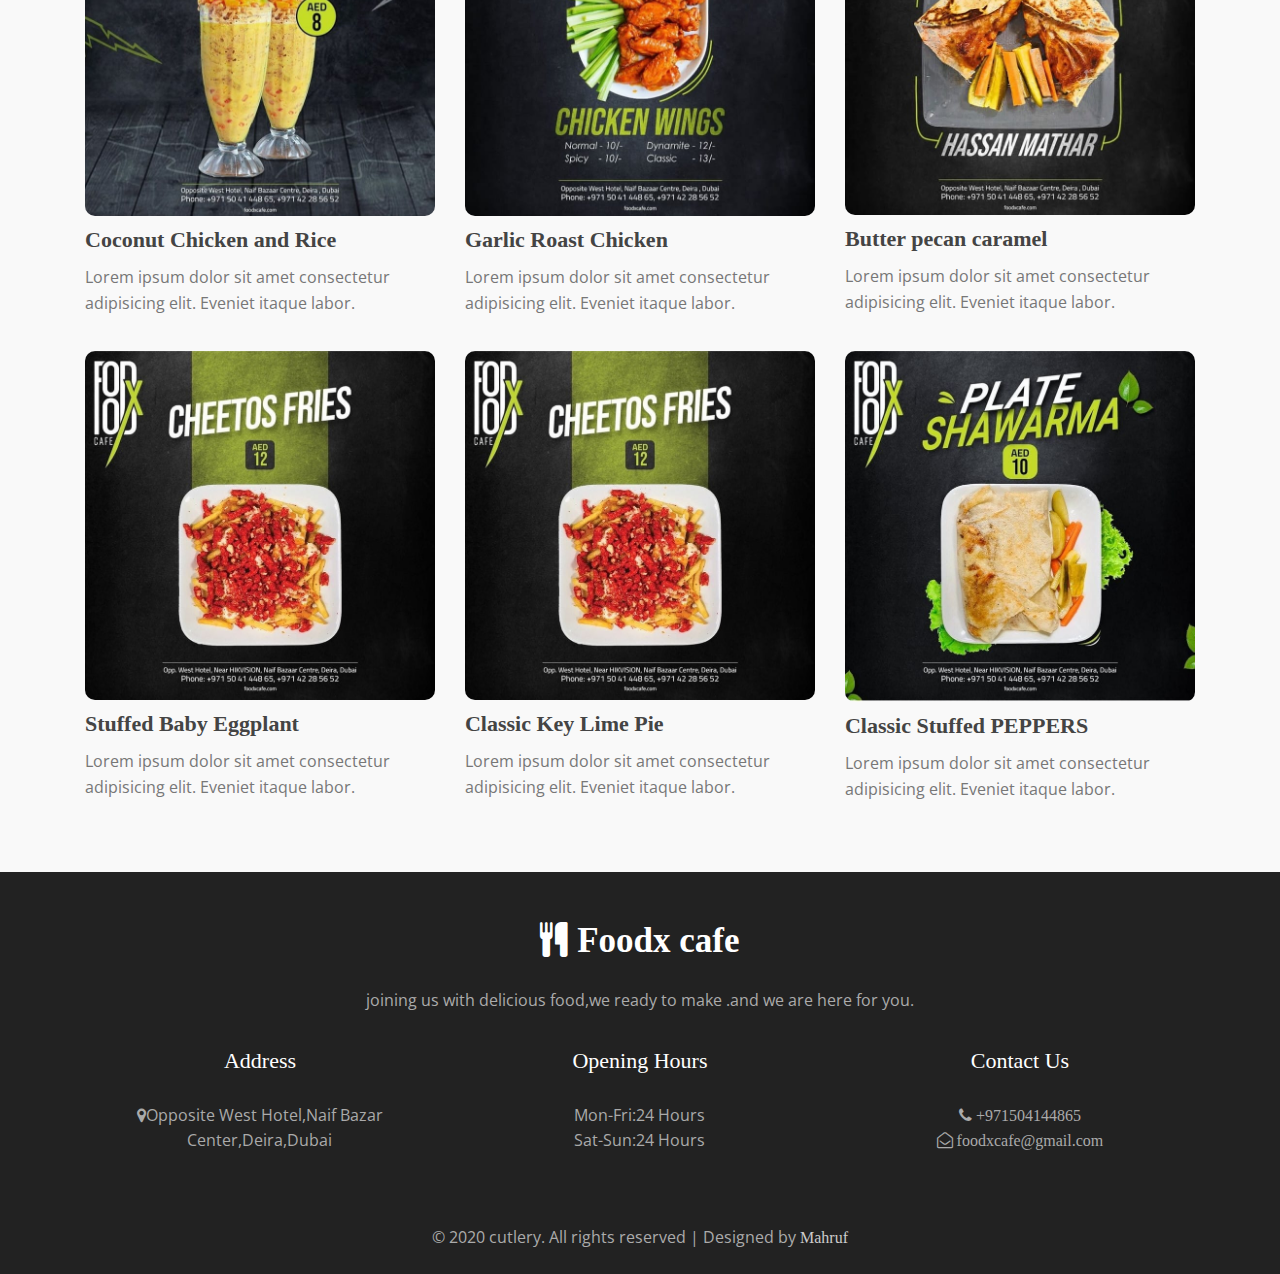
==== commit 2f3093ae: "change nav liste pages" ====
--- a/index.html
+++ b/index.html
@@ -14,11 +14,10 @@
 
     <!-- Template CSS -->
     <link rel="stylesheet" href="assets/css/style-starter.css">
-   	<link rel="preconnect" href="https://fonts.googleapis.com">
+	<link rel="preconnect" href="https://fonts.googleapis.com">
 <link rel="preconnect" href="https://fonts.gstatic.com" crossorigin>
-<link href="https://fonts.googleapis.com/css2?family=Poppins:wght@100;200;300;400;500;700&display=swap" rel="stylesheet">
-
-  </head>
+<link href="https://fonts.googleapis.com/css2?family=Open+Sans:wght@300;400;600;700&display=swap" rel="stylesheet">
+	 </head>
   <body id="home">
 <section class=" w3l-header-4 header-sticky">
 	<!--header-->
@@ -49,12 +48,13 @@
 						<li class="nav-item @@services__active">
 							<a class="nav-link" href="services.html">Menu</a>
 						</li>
-						<li class="nav-item @@Gallery__active">
-							<a class="nav-link" href="Gallery.html">Gallery^</a>
+						<li class="nav-item @@gallery__active">
+							<a class="nav-link" href="#" onclick="javasript:return false">gallery</a>
 							<ul>
-								<li class="nav-item @@photos__active">
+								
+								<span><li class="nav-item @@photos__active">
 								<a class="nav-link" href="photos.html">photos</a></li>
-								<li class="nav-item @@videos__active"><a class="nav-link" href="videos.html">videos</a></li>
+								<li class="nav-item @@videos__active"><a class="nav-link" href="videos.html">videos</a></li></span>
 							</ul>
 						</li>
 						<li class="nav-item @@contact__active">
